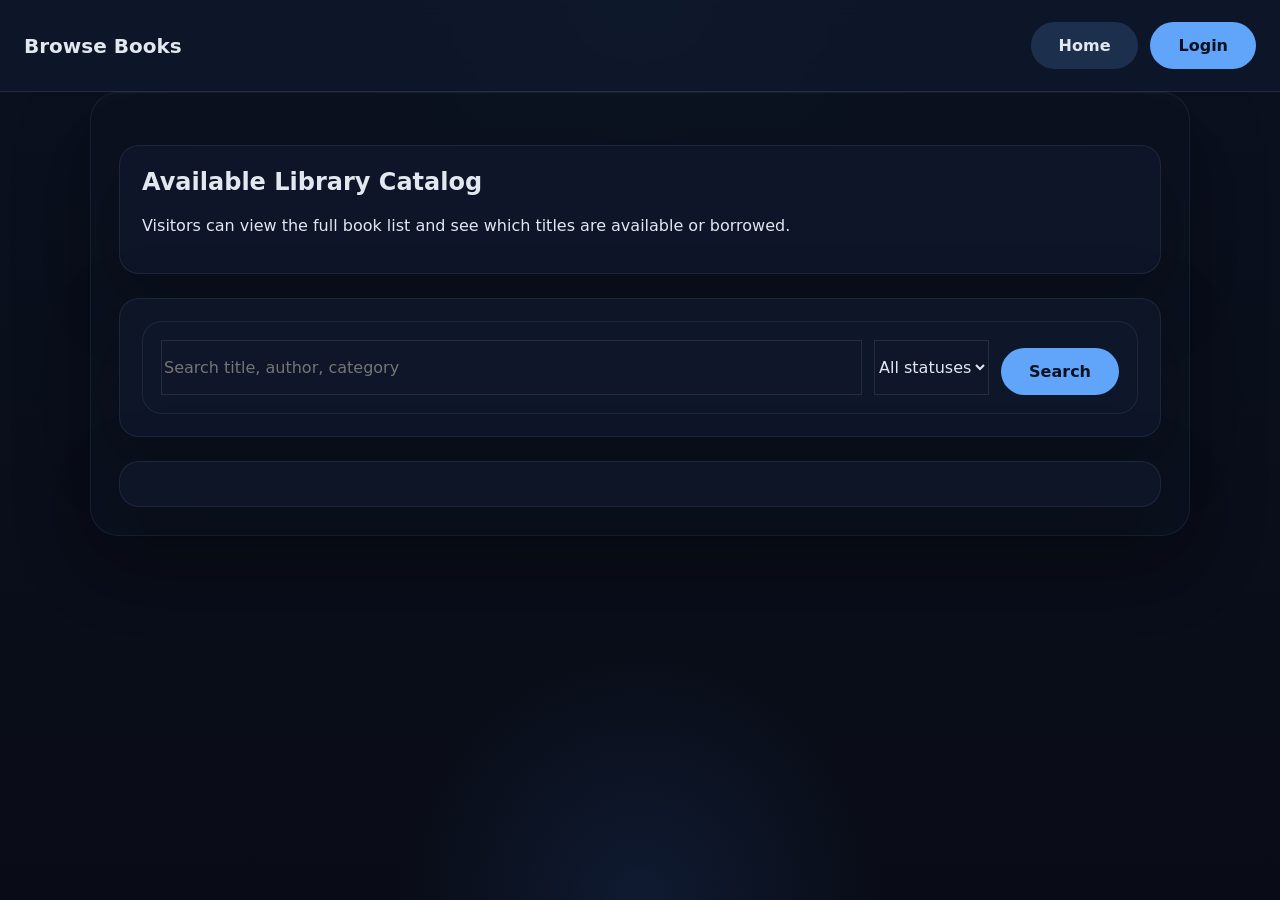
==== www/browse.html @ f8cf0cf7 "Add files via upload" ====
<!DOCTYPE html>
<html lang="en">
<head>
    <meta charset="UTF-8" />
    <meta name="viewport" content="width=device-width, initial-scale=1.0" />
    <title>Browse Books</title>
    <link rel="stylesheet" href="styles.css" />
</head>
<body data-page="browse">
    <!-- Browse page: static catalog view only, no JavaScript behavior -->
    <header class="app-bar">
        <h1>Browse Books</h1>
        <div class="top-actions">
            <a class="button secondary" href="index.html">Home</a>
            <a class="button" href="login.html">Login</a>
        </div>
    </header>
    <main class="page-shell">
        <section class="section-panel">
            <h2>Available Library Catalog</h2>
            <p>Visitors can view the full book list and see which titles are available or borrowed.</p>
        </section>
        <section class="section-panel">
            <form id="browse-search-form" class="search-panel">
                <input id="search-input" type="search" placeholder="Search title, author, category" />
                <select id="status-filter">
                    <option value="">All statuses</option>
                    <option value="available">Available</option>
                    <option value="borrowed">Borrowed</option>
                </select>
                <button type="submit">Search</button>
            </form>
        </section>
        <section class="section-panel">
            <div class="card-grid" id="book-grid"></div>
        </section>
    </main>
    <script src="app.js"></script>
</body>
</html>
---- www/styles.css ----
:root {
    color-scheme: dark;
    --bg: #090c16;
    --bg-soft: rgba(15, 23, 42, 0.9);
    --surface: rgba(12, 18, 32, 0.9);
    --surface-strong: rgba(14, 22, 38, 1);
    --text: #e2e8f0;
    --muted: #94a3b8;
    --primary: #60a5fa;
    --primary-soft: rgba(96, 165, 250, 0.16);
    --accent: #38bdf8;
    --success: #22c55e;
    --danger: #f97316;
    --shadow: 0 24px 80px rgba(0, 0, 0, 0.24);
}

* {
    box-sizing: border-box;
}

body {
    margin: 0;
    min-height: 100vh;
    font-family: Inter, system-ui, -apple-system, BlinkMacSystemFont, "Segoe UI", sans-serif;
    background: radial-gradient(circle at top, rgba(56, 189, 248, 0.16), transparent 25%),
      radial-gradient(circle at bottom, rgba(59, 130, 246, 0.12), transparent 22%),
      linear-gradient(180deg, #0b1120 0%, #090c16 100%);
    color: var(--text);
}

a {
    color: var(--primary);
    text-decoration: none;
}

button,
input,
select {
    font: inherit;
}

.page-shell,
.form-shell,
.admin-shell,
.user-shell {
    max-width: 1100px;
    margin: 0 auto;
    padding: 28px;
    background: var(--surface);
    border: 1px solid rgba(148, 163, 184, 0.1);
    border-radius: 28px;
    box-shadow: var(--shadow);
}

.hero {
    background: linear-gradient(135deg, rgba(56, 189, 248, 0.24) 0%, rgba(59, 130, 246, 0.18) 100%);
    color: var(--text);
    padding: 56px 36px;
    border-radius: 28px;
    text-align: center;
    margin-top: 32px;
    backdrop-filter: blur(12px);
    border: 1px solid rgba(96, 165, 250, 0.15);
}

.hero h1 {
    margin: 0 0 16px;
    font-size: clamp(2rem, 4vw, 3.5rem);
}

.hero p {
    margin: 0 0 30px;
    max-width: 720px;
    margin-left: auto;
    margin-right: auto;
    font-size: 1.05rem;
    line-height: 1.7;
}

.hero-buttons {
    display: flex;
    justify-content: center;
    gap: 16px;
    flex-wrap: wrap;
}

.button,
button {
    display: inline-flex;
    align-items: center;
    justify-content: center;
    border: none;
    border-radius: 999px;
    padding: 14px 28px;
    cursor: pointer;
    background: var(--primary);
    color: #0b1120;
    font-weight: 700;
    transition: transform 0.2s ease, background 0.2s ease, filter 0.2s ease;
}

.button.secondary,
button.secondary {
    background: rgba(96, 165, 250, 0.18);
    color: var(--text);
}

.book-card .button {
    width: auto;
    padding: 10px 18px;
    margin-top: 14px;
}

.inventory-panel {
    display: flex;
    flex-direction: column;
}

.inventory-actions {
    display: flex;
    flex-wrap: wrap;
    gap: 12px;
    margin-bottom: 16px;
    align-items: center;
    position: sticky;
    top: 0;
    z-index: 2;
    background: rgba(15, 23, 42, 0.92);
    padding: 16px 0;
}

.inventory-wrapper {
    overflow-y: auto;
    max-height: 640px;
    padding-right: 8px;
}

#admin-category-filter {
    margin-left: auto;
    padding: 12px 16px;
    border-radius: 14px;
    border: 1px solid rgba(148, 163, 184, 0.2);
    background: rgba(15, 23, 42, 0.95);
    color: var(--text);
}

.inventory-checkbox {
    display: inline-flex;
    align-items: center;
    gap: 8px;
    font-size: 0.95rem;
    margin-bottom: 16px;
}

.inventory-checkbox input {
    width: 18px;
    height: 18px;
    accent-color: var(--primary);
}

button:hover,
.button:hover {
    transform: translateY(-1px);
}

.features {
    display: grid;
    grid-template-columns: repeat(auto-fit, minmax(240px, 1fr));
    gap: 18px;
    margin-top: 32px;
}

.features article,
.section-panel,
.card,
.notification-card,
.audit-card {
    background: rgba(15, 23, 42, 0.9);
    border-radius: 20px;
    padding: 22px;
    box-shadow: 0 24px 80px rgba(0, 0, 0, 0.24);
    border: 1px solid rgba(148, 163, 184, 0.12);
}

body[data-page="admin"] .book-card {
    cursor: pointer;
}

body[data-page="admin"] .book-card.selected-book {
    border-color: var(--primary);
    box-shadow: 0 0 0 1px rgba(96, 165, 250, 0.5);
    background: rgba(15, 23, 42, 1);
}

.features article h2,
.section-panel h2 {
    margin-top: 0;
}

.section-panel .section-header {
    display: flex;
    align-items: center;
    justify-content: space-between;
    gap: 16px;
    margin-bottom: 18px;
}

.section-panel .section-header h2 {
    margin: 0;
}

.form-shell {
    width: min(420px, calc(100% - 32px));
    margin: 60px auto;
    padding: 32px;
}

.form-shell h1 {
    margin-bottom: 24px;
}

form label {
    display: block;
    margin-bottom: 16px;
    font-size: 0.95rem;
}

form label input,
form label select {
    width: 100%;
    margin-top: 8px;
    padding: 14px 16px;
    border: 1px solid rgba(148, 163, 184, 0.2);
    border-radius: 14px;
    background: rgba(15, 23, 42, 0.85);
    color: var(--text);
}

.password-input-wrap {
    position: relative;
}

.password-input-wrap input {
    padding-right: 46px;
}

.password-toggle {
    position: absolute;
    top: 50%;
    right: 12px;
    transform: translateY(-50%);
    width: 28px;
    height: 28px;
    border: none;
    background: transparent;
    cursor: pointer;
    font-size: 1.1rem;
    line-height: 1;
    padding: 0;
    color: #475569;
    display: grid;
    place-items: center;
}

.password-toggle::after {
    content: "";
    position: absolute;
    width: 16px;
    height: 2px;
    background: currentColor;
    top: 50%;
    left: 50%;
    transform: translate(-50%, -50%) rotate(45deg);
    opacity: 0;
    transition: opacity 0.2s ease;
}

.password-toggle[data-visible="true"]::after {
    opacity: 1;
}

.password-toggle:hover,
.password-toggle:focus {
    color: #2563eb;
    outline: none;
}

form button {
    width: 100%;
    margin-top: 8px;
    background: var(--primary);
    color: #0b1120;
}

.form-footer {
    display: flex;
    justify-content: space-between;
    gap: 12px;
    flex-wrap: wrap;
    margin-top: 14px;
}

.alert {
    margin-top: 16px;
    color: #d63333;
    min-height: 24px;
}

.app-bar {
    display: flex;
    justify-content: space-between;
    align-items: center;
    gap: 16px;
    padding: 22px 24px;
    background: rgba(15, 23, 42, 0.92);
    border-bottom: 1px solid rgba(148, 163, 184, 0.16);
    position: sticky;
    top: 0;
    z-index: 20;
    backdrop-filter: blur(16px);
}

.app-bar h1 {
    margin: 0;
    font-size: 1.25rem;
    min-width: 0;
}

.top-actions {
    display: flex;
    gap: 12px;
    align-items: center;
    flex-wrap: wrap;
}

.section-panel {
    margin-top: 24px;
}

.summary-grid,
.card-grid,
.notification-list,
.audit-list {
    display: grid;
    gap: 16px;
}

.summary-grid {
    grid-template-columns: repeat(auto-fit, minmax(160px, 1fr));
}

.card-grid {
    grid-template-columns: repeat(5, minmax(180px, 1fr));
    overflow: hidden;
}


body[data-page="browse"] .card-grid {
grid-template-columns: repeat(auto-fill, minmax(120px, 1fr));
overflow: hidden;
min-width: 0;
}

body[data-page="browse"] .book-card.active {
    grid-column: span 3 !important;
    aspect-ratio: auto;
    max-height: 720px;
}

body[data-page="browse-user"] .book-card.active {
    grid-column: span 3 !important;
    aspect-ratio: auto;
    max-height: 720px;
}

@media (min-width: 1101px) {
    body[data-page="browse"] .card-grid {
    grid-template-columns: repeat(auto-fill, minmax(120px, 1fr));
    overflow: hidden;
    min-width: 0;
    }

    body[data-page="browse-user"] .card-grid {
    grid-template-columns: repeat(auto-fill, minmax(120px, 1fr));
    overflow: hidden;
    min-width: 0;
    }
}

@media (max-width: 1100px) {
    body[data-page="browse"] .card-grid {
    grid-template-columns: repeat(auto-fill, minmax(120px, 1fr));
    overflow: hidden;
    min-width: 0;
    }

    body[data-page="browse-user"] .card-grid {
    grid-template-columns: repeat(auto-fill, minmax(120px, 1fr));
    overflow: hidden;
    min-width: 0;
    }
}

@media (max-width: 400px) {
    body[data-page="browse"] .card-grid {
    grid-template-columns: repeat(auto-fill, minmax(120px, 1fr));
    overflow: hidden;
    min-width: 0;
    }

    body[data-page="browse-user"] .card-grid {
    grid-template-columns: repeat(auto-fill, minmax(120px, 1fr));
    overflow: hidden;
    min-width: 0;
    }

    .app-bar h1 {
        white-space: nowrap;
        overflow: hidden;
        text-overflow: ellipsis;
        font-size: 1.1rem;
    }

    .top-actions {
        flex-direction: column;
        align-items: flex-end;
        gap: 8px;
    }

    body[data-page="browse"] .book-card:hover {
        transform: none;
        box-shadow: none;
    }

    body[data-page="browse-user"] .book-card:hover {
        transform: none;
        box-shadow: none;
    }

    body[data-page="browse"] .book-card:hover {
        transform: none;
        box-shadow: none;
    }

    body[data-page="browse-user"] .book-card:hover {
        transform: none;
        box-shadow: none;
    }

    body[data-page="browse"] .book-card.active p,
    body[data-page="browse"] .book-card.active .badge {
        max-height: 500px;
        opacity: 1;
        margin-top: 10px;
    }

    body[data-page="browse-user"] .book-card.active p,
    body[data-page="browse-user"] .book-card.active .badge {
        max-width: 500px;
        opacity: 1;
        margin-top: 10px;
    }
}

.card {
    position: relative;
}

.book-card {
    position: relative;
    overflow: hidden;
    aspect-ratio: 1 / 1;
    min-height: 0;
    max-height: 360px;
    transition: transform 0.2s ease, box-shadow 0.2s ease, max-height 0.3s ease;
}

body[data-page="browse"] .book-card:hover {
    transform: scale(1.03);
    box-shadow: 0 28px 96px rgba(0, 0, 0, 0.28);
}

body[data-page="browse-user"] .book-card:hover {
    transform: scale(1.03);
    box-shadow: 0 28px 96px rgba(0, 0, 0, 0.28);
}
.book-card h3 {
    margin: 0 0 10px;
    transition: transform 0.2s ease;
}

.book-card p,
.book-card .badge {
    max-height: 0;
    opacity: 0;
    overflow: hidden;
    margin: 0;
    transition: max-height 0.3s ease, opacity 0.3s ease, margin 0.3s ease;
}

body[data-page="browse"] .book-card.active p,
body[data-page="browse"] .book-card.active .badge,
body[data-page="browse-user"] .book-card.active p,
body[data-page="browse-user"] .book-card.active .badge,
body[data-page="browse-user"] .book-card.active .reserve-button {
    max-height: 500px;
    opacity: 1;
    margin-top: 10px;
}

body[data-page="browse-user"] .book-actions {
    display: flex;
    align-items: center;
    justify-content: space-between;
    gap: 12px;
    margin-top: 10px;
}

body[data-page="browse-user"] .book-card .reserve-button {
    opacity: 0;
    max-height: 0;
    overflow: hidden;
    pointer-events: none;
    transition: opacity 0.3s ease, max-height 0.3s ease, margin 0.3s ease;
}

body[data-page="browse-user"] .book-card.active .reserve-button {
    opacity: 1;
    max-height: 60px;
    pointer-events: auto;
}

.borrowed-book {
    color: #ef4444;
}

.borrowed-book h3,
.borrowed-book p {
    color: #ef4444;
}

.borrowed-book:hover h3,
.borrowed-book:hover p {
    color: var(--text);
}

.card p,
.notification-card p,
.audit-card p {
    margin: 8px 0;
    line-height: 1.5;
}

.badge {
    display: inline-flex;
    align-items: center;
    gap: 8px;
    padding: 6px 12px;
    border-radius: 999px;
    font-size: 0.85rem;
    font-weight: 700;
}

.badge.green {
    background: #ecfdf5;
    color: #166534;
}

.badge.red {
    background: #fee2e2;
    color: #991b1b;
}

.badge.yellow {
    background: #fef3c7;
    color: #92400e;
}

.notification-card,
.audit-card {
    padding: 18px;
}

.notification-card h3,
.audit-card h3 {
    margin: 0 0 10px;
    font-size: 1rem;
}

.user-status {
    grid-template-columns: repeat(auto-fit, minmax(220px, 1fr));
}

.profile-grid {
    display: grid;
    grid-template-columns: repeat(auto-fit, minmax(220px, 1fr));
    gap: 16px;
}

.profile-grid div {
    padding: 18px;
    background: rgba(248, 250, 252, 0.06);
    border: 1px solid rgba(148, 163, 184, 0.18);
    border-radius: 18px;
}

.profile-grid h3 {
    margin: 0 0 8px;
    font-size: 0.95rem;
}

.profile-grid p {
    margin: 0;
    font-size: 0.95rem;
    color: var(--text-secondary);
    overflow-x: auto;
    white-space: nowrap;
    text-overflow: ellipsis;
    -ms-overflow-style: none;
    scrollbar-width: none;
}

.profile-grid p::-webkit-scrollbar {
    width: 0;
    height: 0;
}

.profile-grid p::-webkit-scrollbar-thumb,
.profile-grid p::-webkit-scrollbar-track {
    background: transparent;
}

.notification-list .notification-card {
    background: #f8fafc;
    color: #0f172a;
    border: 1px solid rgba(148, 163, 184, 0.3);
    box-shadow: 0 12px 40px rgba(15, 23, 42, 0.08);
    border-radius: 18px;
}

.notification-list .notification-card p {
    color: #334155;
}

.notification-list {
    display: grid;
    gap: 12px;
}

.modal {
    position: fixed;
    inset: 0;
    display: flex;
    align-items: center;
    justify-content: center;
    background: rgba(0, 0, 0, 0.65);
    padding: 24px;
    z-index: 50;
}

.modal.hidden {
    display: none;
}

.modal-panel {
    position: relative;
    width: min(700px, 100%);
    max-height: min(80vh, 700px);
    background: rgba(15, 23, 42, 0.96);
    border: 1px solid rgba(148, 163, 184, 0.16);
    border-radius: 24px;
    padding: 28px;
    box-shadow: 0 32px 120px rgba(0, 0, 0, 0.35);
    overflow: hidden;
}

#admin-detail-body {
    display: grid;
    gap: 16px;
    max-height: calc(80vh - 220px);
    overflow-y: auto;
    padding-right: 6px;
}

#admin-detail-body::-webkit-scrollbar {
    width: 10px;
}

#admin-detail-body::-webkit-scrollbar-thumb {
    background: rgba(148, 163, 184, 0.35);
    border-radius: 999px;
}

.modal-close {
    position: absolute;
    top: 18px;
    right: 18px;
    border: none;
    background: transparent;
    color: var(--text);
    font-size: 1.5rem;
    cursor: pointer;
}

.modal-actions {
    display: flex;
    justify-content: flex-end;
    gap: 12px;
    margin-top: 24px;
}

.modal-panel h2 {
    margin-top: 0;
}

.modal-panel .card {
    background: rgba(8, 14, 26, 0.95);
    color: var(--text);
}

.modal-panel input[type="text"],
.modal-panel input[type="email"],
.modal-panel input[type="date"] {
    width: 100%;
    background: rgba(15, 23, 42, 0.95);
    border: 1px solid rgba(148, 163, 184, 0.16);
    border-radius: 12px;
    color: var(--text);
    padding: 14px 16px;
    margin-top: 8px;
}

.modal-form-grid {
    display: grid;
    grid-template-columns: repeat(2, minmax(0, 1fr));
    gap: 16px;
    margin-top: 16px;
}

.modal-form-grid label {
    display: flex;
    flex-direction: column;
    gap: 6px;
    color: var(--text);
}

.modal-form-grid label input,
.modal-form-grid label select {
    width: 100%;
    margin-top: 8px;
    padding: 14px 16px;
    border: 1px solid rgba(148, 163, 184, 0.2);
    border-radius: 14px;
    background: rgba(15, 23, 42, 0.85);
    color: var(--text);
}

.modal-help {
    margin-top: 16px;
    color: rgba(226, 232, 240, 0.9);
    font-size: 0.95rem;
}

.search-panel {
    display: grid;
    grid-template-columns: 1fr auto auto;
    gap: 12px;
    align-items: stretch;
    background: rgba(15, 23, 42, 0.92);
    padding: 18px;
    border-radius: 20px;
    border: 1px solid rgba(148, 163, 184, 0.12);
}

.search-panel input,
.search-panel select {
    width: 100%;
    background: rgba(15, 23, 42, 0.95);
    border: 1px solid rgba(148, 163, 184, 0.16);
    color: var(--text);
}

@media (max-width: 720px) {
    .hero,
    .form-shell,
    .admin-shell,
    .user-shell {
        padding: 18px;
    }

    .search-panel {
        grid-template-columns: 1fr;
    }
}
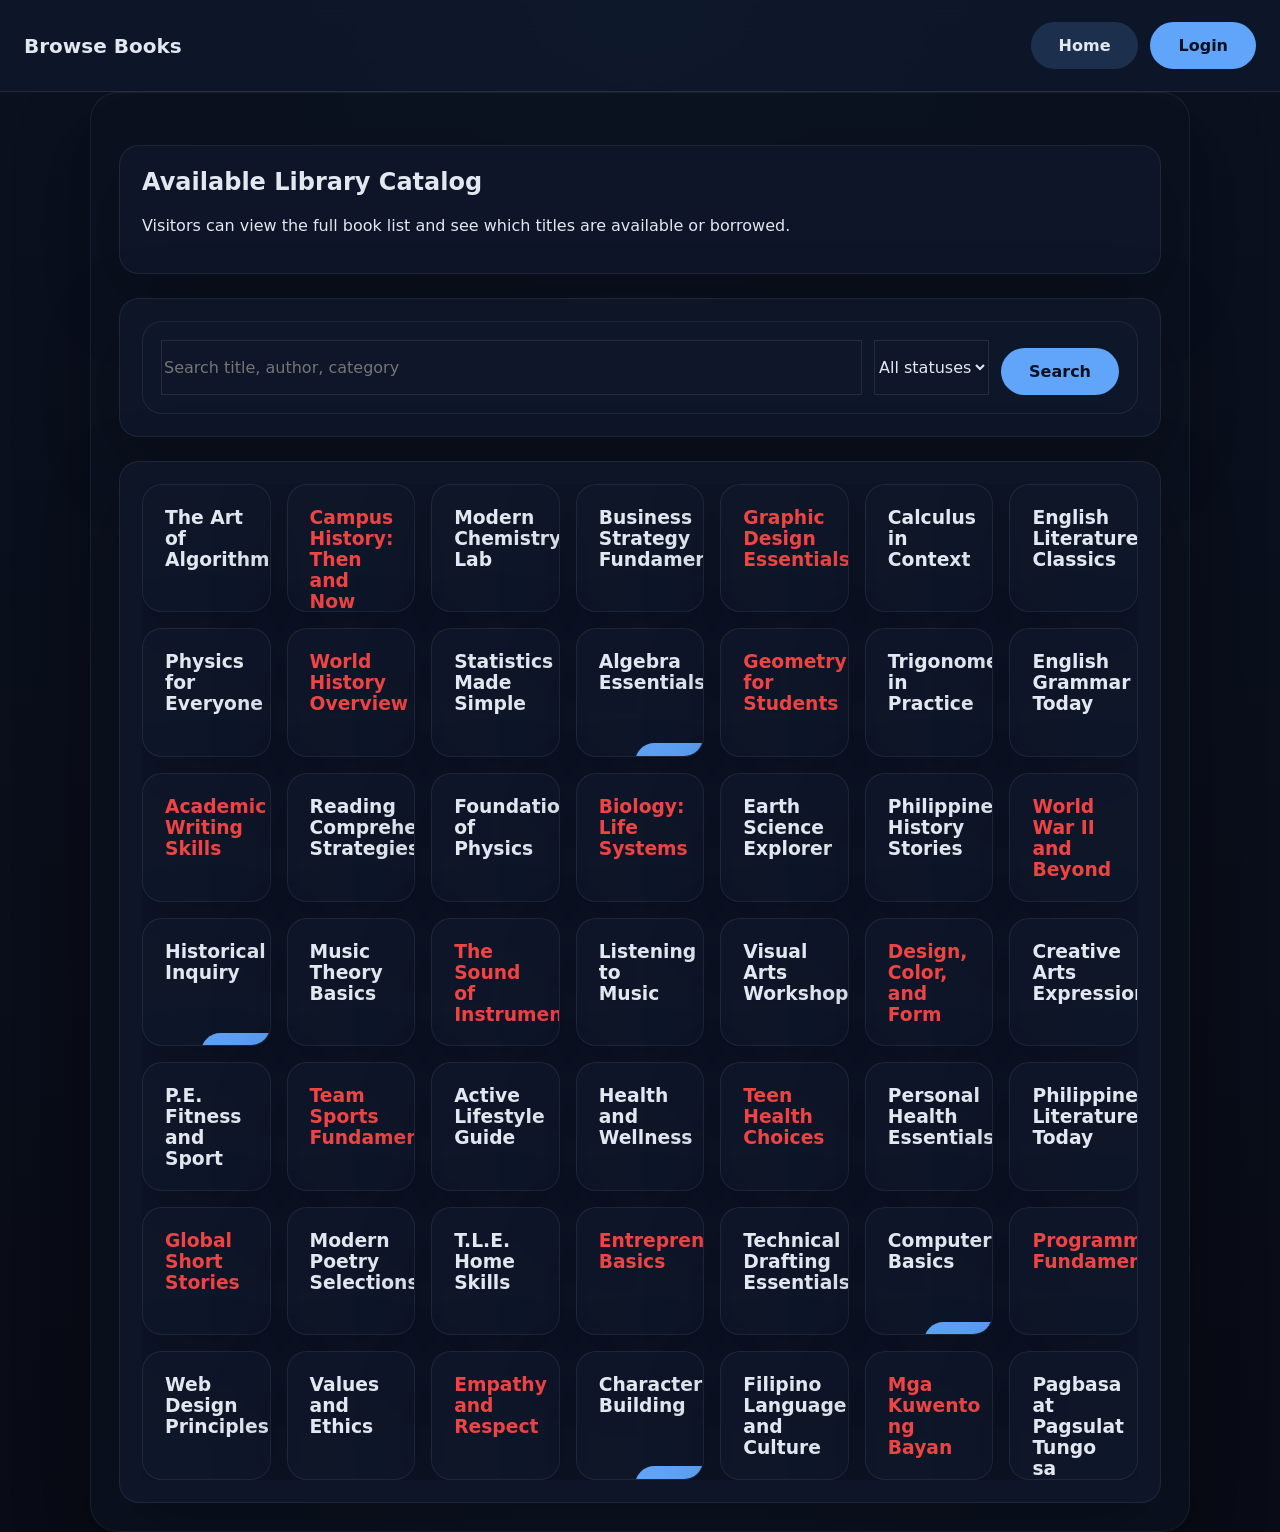
==== commit 2f3e51b6: "Add files via upload" ====
--- a/www/browse.html
+++ b/www/browse.html
@@ -7,18 +7,18 @@
     <link rel="stylesheet" href="styles.css" />
 </head>
 <body data-page="browse">
-    <!-- Browse page: static catalog view only, no JavaScript behavior -->
+    <!-- Browse page: unified experience for visitors and logged-in borrowers -->
     <header class="app-bar">
         <h1>Browse Books</h1>
         <div class="top-actions">
-            <a class="button secondary" href="index.html">Home</a>
-            <a class="button" href="login.html">Login</a>
+            <a id="primary-action" class="button secondary" href="index.html">Home</a>
+            <a id="secondary-action" class="button" href="login.html">Login</a>
         </div>
     </header>
     <main class="page-shell">
         <section class="section-panel">
             <h2>Available Library Catalog</h2>
-            <p>Visitors can view the full book list and see which titles are available or borrowed.</p>
+            <p id="browse-intro">Visitors can view the full book list and see which titles are available or borrowed.</p>
         </section>
         <section class="section-panel">
             <form id="browse-search-form" class="search-panel">
@@ -26,13 +26,14 @@
                 <select id="status-filter">
                     <option value="">All statuses</option>
                     <option value="available">Available</option>
+                    <option value="reserved">Reserved</option>
                     <option value="borrowed">Borrowed</option>
                 </select>
                 <button type="submit">Search</button>
             </form>
         </section>
         <section class="section-panel">
-            <div class="card-grid" id="book-grid"></div>
+            <div class="card-grid" id="book-grid">{{BOOK_GRID}}</div>
         </section>
     </main>
     <script src="app.js"></script>
--- a/www/styles.css
+++ b/www/styles.css
@@ -184,12 +184,74 @@
 
 body[data-page="admin"] .book-card {
     cursor: pointer;
+    aspect-ratio: auto;
+    min-height: 200px;
+    max-height: 240px;
+    padding: 18px;
+}
+
+body[data-page="admin"] .book-card.reserved-book {
+    border-color: #2563eb;
+    background: #2563eb;
+}
+
+body[data-page="admin"] .book-card.reserved-book h3,
+body[data-page="admin"] .book-card.reserved-book p {
+    color: #ffffff;
 }
 
 body[data-page="admin"] .book-card.selected-book {
     border-color: var(--primary);
     box-shadow: 0 0 0 1px rgba(96, 165, 250, 0.5);
     background: rgba(15, 23, 42, 1);
+}
+
+.inventory-actions {
+    display: flex;
+    flex-wrap: wrap;
+    align-items: center;
+    gap: 12px;
+    margin-bottom: 16px;
+    position: sticky;
+    top: 0;
+    z-index: 2;
+    background: rgba(15, 23, 42, 0.92);
+    padding: 16px 0;
+}
+
+.book-note.reserved-by {
+    color: var(--success);
+    margin: 14px 0 0;
+}
+
+body[data-page="browse"] .book-card.reserved-book h3,
+body[data-page="browse-user"] .book-card.reserved-book h3 {
+    color: #2563eb;
+}
+
+body[data-page="browse"] .book-card.reserved-book,
+body[data-page="browse-user"] .book-card.reserved-book {
+    color: #2563eb;
+}
+
+.button.danger,
+button.danger {
+    background: var(--danger);
+    color: #0b1120;
+}
+
+.button-small,
+button.button-small {
+    padding: 8px 14px;
+    font-size: 0.85rem;
+    font-weight: 600;
+    margin-top: 12px;
+    width: 100%;
+}
+
+.button-small.danger {
+    background: var(--danger);
+    color: #0b1120;
 }
 
 .features article h2,
@@ -354,11 +416,49 @@
     overflow: hidden;
 }
 
+body[data-page="admin"] .card-grid {
+    grid-template-columns: repeat(5, 1fr);
+    overflow: hidden;
+    min-width: 0;
+}
 
 body[data-page="browse"] .card-grid {
-grid-template-columns: repeat(auto-fill, minmax(120px, 1fr));
-overflow: hidden;
-min-width: 0;
+    grid-template-columns: repeat(auto-fill, minmax(120px, 1fr));
+    overflow: hidden;
+    min-width: 0;
+}
+
+body[data-page="user"] #reserved-books {
+    grid-template-columns: repeat(5, 1fr);
+    overflow: hidden;
+    min-width: 0;
+}
+
+body[data-page="user"] .card-grid {
+    grid-template-columns: repeat(auto-fill, minmax(120px, 1fr));
+    overflow: hidden;
+    min-width: 0;
+}
+
+body[data-page="user"] .book-card {
+    aspect-ratio: auto;
+    min-height: 320px;
+    max-height: none;
+    display: flex;
+    flex-direction: column;
+}
+
+body[data-page="user"] .book-card p {
+    max-height: none;
+    opacity: 1;
+    overflow: visible;
+    margin: 8px 0;
+    flex-grow: 1;
+}
+
+body[data-page="user"] .book-card .button-small {
+    margin-top: auto;
+    margin-bottom: 0;
 }
 
 body[data-page="browse"] .book-card.active {
@@ -574,6 +674,37 @@
 .badge.yellow {
     background: #fef3c7;
     color: #92400e;
+}
+
+.badge.blue {
+    background: #dbeafe;
+    color: #1e40af;
+}
+
+.reserved-book {
+    color: #2563eb;
+}
+
+.reserved-book h3,
+.reserved-book p {
+    color: #2563eb;
+}
+
+.reserved-book:hover h3,
+.reserved-book:hover p {
+    color: var(--text);
+}
+
+.reserved-title {
+    color: #2563eb !important;
+}
+
+.book-actions {
+    display: flex;
+    align-items: center;
+    justify-content: space-between;
+    gap: 12px;
+    margin-top: 10px;
 }
 
 .notification-card,
